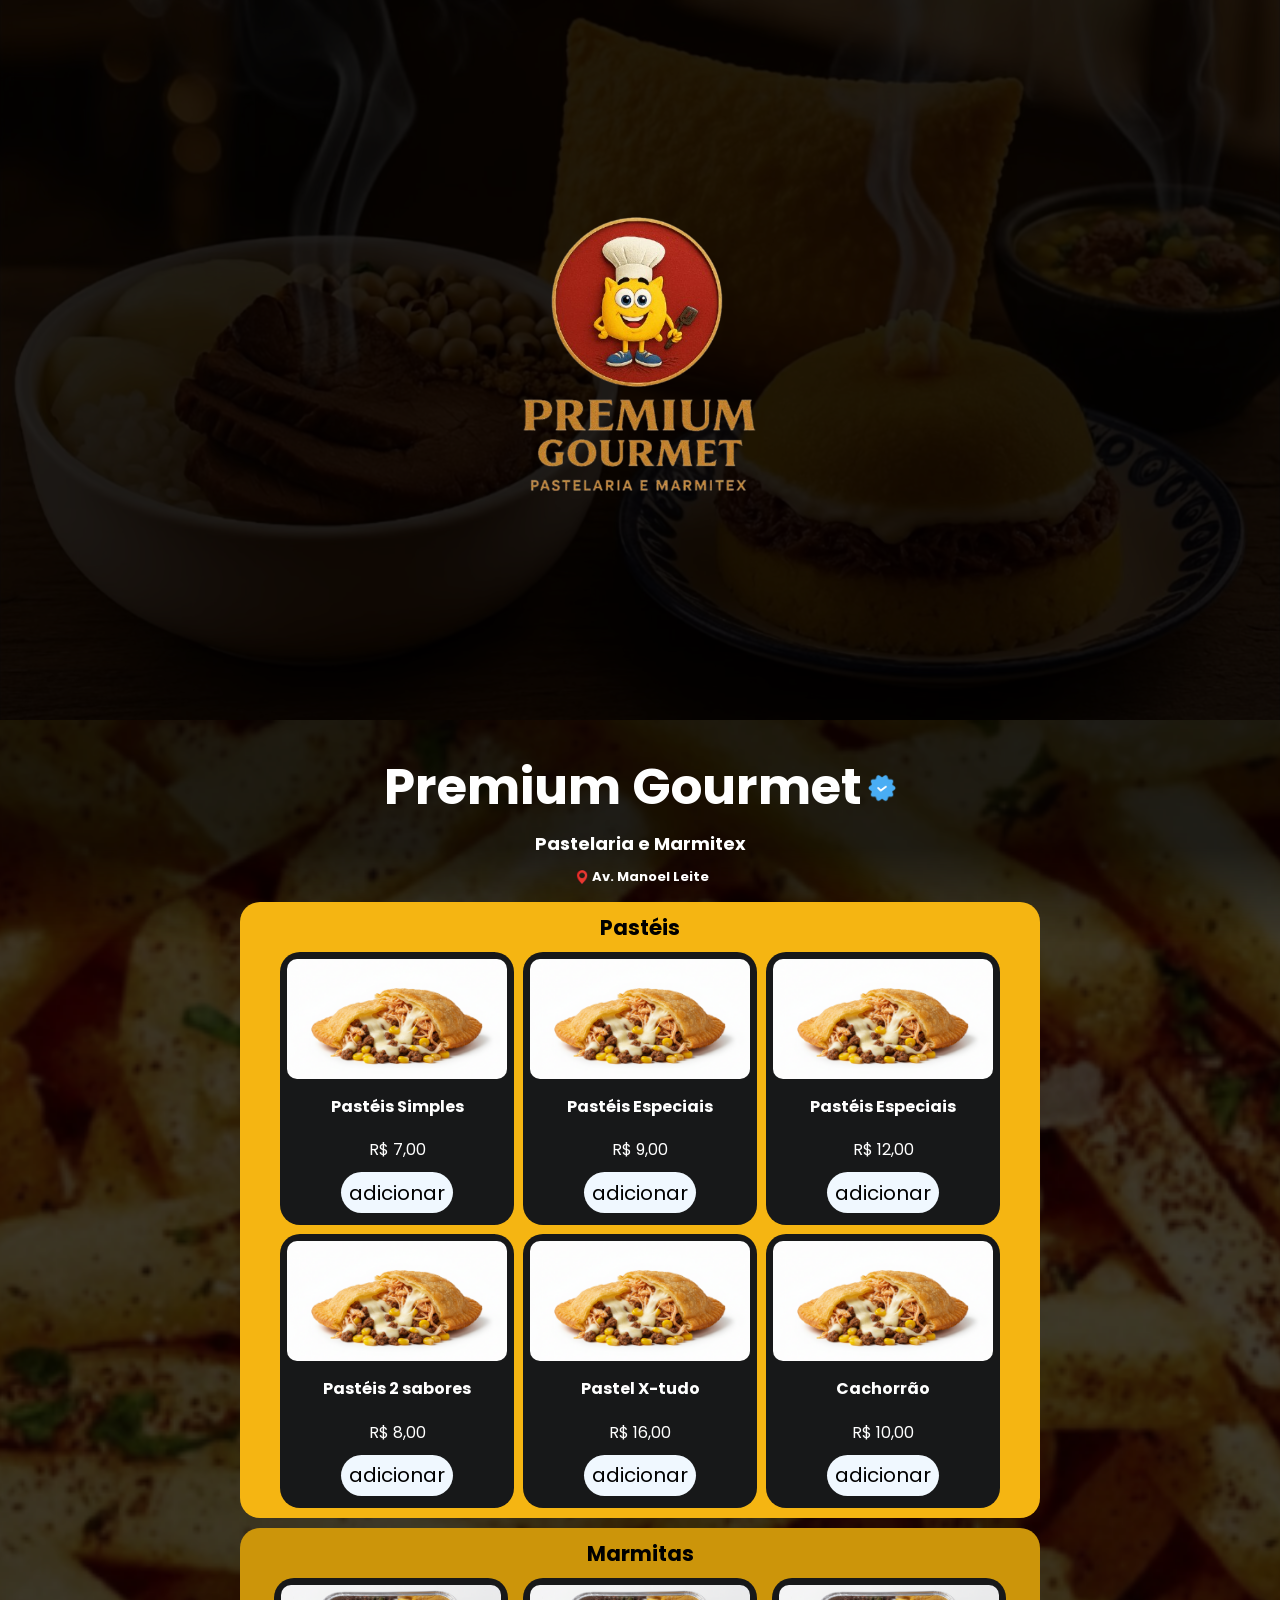
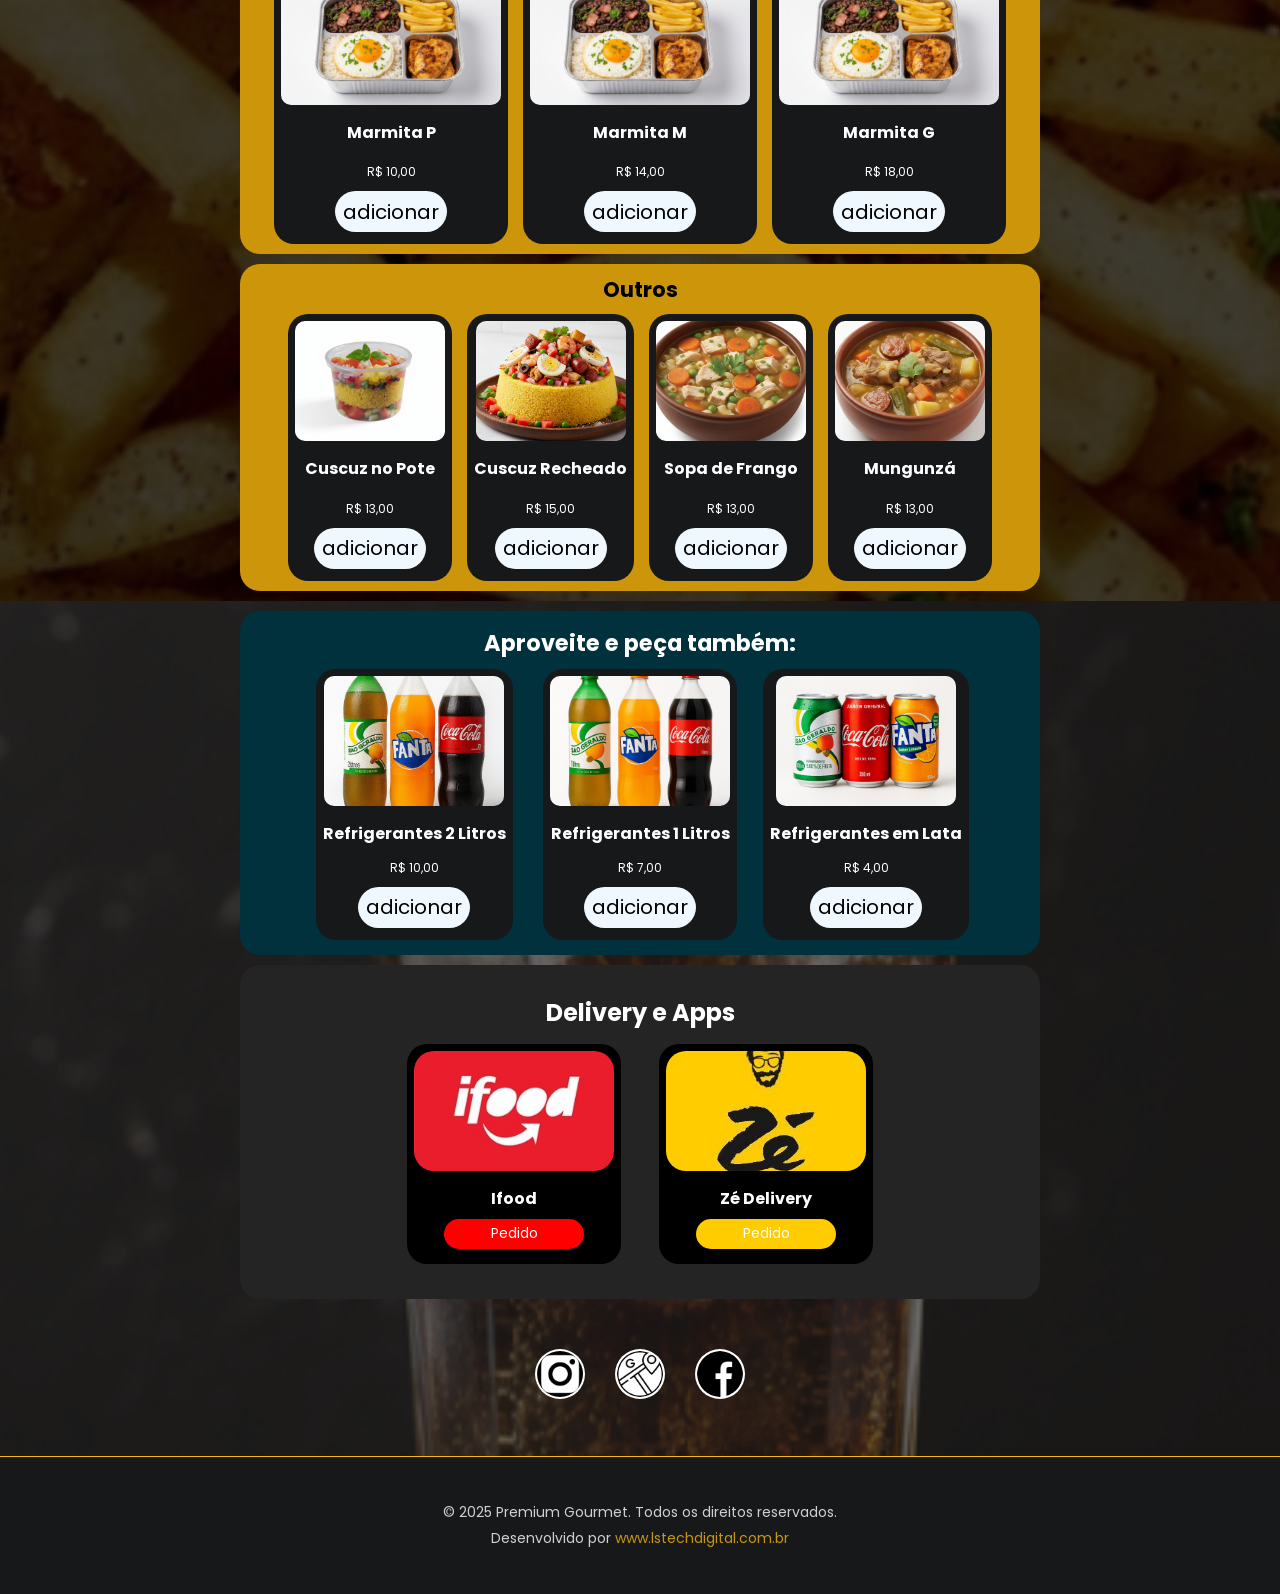
==== index.html @ fd90d461 "inicio do projeto" ====
<!DOCTYPE html>
<html lang="pt-BR">
<head>

    <link rel="preconnect" href="https://fonts.googleapis.com">
    <link rel="preconnect" href="https://fonts.gstatic.com"crossorigin>


    <meta charset="UTF-8">
    <meta name="viewport" content="width=device-width, initial-scale=1.0">
    <title>Premium Gourmet</title>

    <!-- Preload Critical Assets -->
    <link rel="preload" href="assents/Animação_Comida.webm" as="video" type="video/webm">


    <link rel="stylesheet" href="styles/index.css">
    <link href="https://fonts.googleapis.com/css2?family=Allura&family=Archivo:ital,wght@0,100..900;1,100..900&family=Inter:ital,opsz,wght@0,14..32,100..900;1,14..32,100..900&family=Open+Sans:ital,wght@0,300..800;1,300..800&family=Poppins&family=Roboto+Condensed:ital,wght@0,100..900;1,100..900&display=swap" rel="stylesheet">
    
    <link rel="stylesheet" href="styles/index.css">

    <!-- Favicon Configuration -->
    <link rel="apple-touch-icon" sizes="180x180" href="assents/icones/favicon/apple-touch-icon.png">
    <link rel="icon" type="image/png" sizes="32x32" href="assents/icones/favicon/favicon-32x32.png">
    <link rel="icon" type="image/png" sizes="16x16" href="assents/icones/favicon/favicon-16x16.png">
    <link rel="manifest" href="assents/icones/favicon/site.webmanifest">
    <link rel="shortcut icon" href="assents/icones/favicon/favicon.ico">
    <!-- End Favicon Configuration -->
</head>
<body>

    <header>
        <div class="header-container">
            <video id="bg-video" autoplay loop muted src="assents/Animação_Comida.webm"></video>
            <div class="video-overlay"></div>
            <img class="logo" src="assents/logo-removebg.png" alt="Logo da Brejo Burgue">
        </div>
    </header>

    <main>

        <div id="principal">

            
            <div id="container_comida">

                <div class="color"></div>
                
                <div class="title-container">
        
                    <article class="title">
                        
                        <div class="title-line">
        
                            <h1>Premium Gourmet</h1>
                            <span id="verificacao"></span>
                            
                        </div>
        
                        <h2>Pastelaria e Marmitex</h2>
        
                    </article>
        
                    <article class="subTitle">
        
                        <span class="localizacao">
                        </span> 
                        <h2>Av. Manoel Leite</h2>
        
                    </article>
        
        
                </div>
        
               
                
                <div class="container-menu">
        
                    <article class="title-menu">
                        <h2>Pastéis</h2>
                    </article>
        
                    <div class="card-grid">

                        <!-- Pasteis -->

                    <section class="cards" data-produto="pastel-simples">
                        <figure>
                            <img src="assents/img/pastel.webp" alt="imagem de uma pastel simples aberto ao meio" loading="lazy">
                            <figcaption>
                                <h2>Pastéis 
                                    Simples
                                </h2>
                            </figcaption>
                        </figure>
                        <p>R$ 7,00</p>
                        <div class="adiciona">
                            <button>adicionar</button>
                        </div>
                    </section>
        
                    <section class="cards" data-produto="pastel-especial-9">
                        <figure>
                            <img src="assents/img/pastel.webp" alt="imagem de uma pastel simples aberto ao meio" loading="lazy">
                            <figcaption>
                                <h2>Pastéis Especiais</h2>
                            </figcaption>
                        </figure>
                        <p>R$ 9,00</p>
                        <div class="adiciona">
                            <button>adicionar</button>
                        </div>
                    </section>

                    <section class="cards" data-produto="pastel-especial-12">
                        <figure>
                            <img src="assents/img/pastel.webp" alt="imagem de uma pastel simples aberto ao meio" loading="lazy">
                            <figcaption>
                                <h2>Pastéis Especiais</h2>
                            </figcaption>
                        </figure>
                        <p>R$ 12,00</p>
                        <div class="adiciona">
                            <button>adicionar</button>
                        </div>
                    </section>
        
                    <section class="cards" data-produto="pastel-2-sabores">
                        <figure>
                            <img src="assents/img/pastel.webp" alt="imagem de uma pastel simples aberto ao meio" loading="lazy">
                            <figcaption>
                                <h2 id="pasteis-sabores-title">Pastéis<br>2 sabores</h2>
                            </figcaption>
                        </figure>
                        <p>R$ 8,00</p>
                        <div class="adiciona">
                            <button>adicionar</button>
                        </div>
                    </section>

                    
    
        
                    <section class="cards" data-produto="pastel-x-tudo">
                        <figure>
                            <img src="assents/img/pastel.webp" alt="imagem de uma pastel simples aberto ao meio" loading="lazy">
                            <figcaption>
                                <h2 id="pasteis-xtudo">Pastel <br>X-tudo 
                                </h2>
                            </figcaption>
                        </figure>
                        <p>R$ 16,00</p>
                        <div class="adiciona">
                            <button>adicionar</button>
                        </div>
                    </section>
        
                    <section class="cards" data-produto="cachorrao">
                        <figure>
                            <img src="assents/img/pastel.webp" alt="imagem de uma pastel simples aberto ao meio" loading="lazy">
                            <figcaption>
                                <h2>Cachorrão</h2>
                            </figcaption>
                        </figure>
                        <p>R$ 10,00</p>
                        <div class="adiciona">
                            <button>adicionar</button>
                        </div>
                    </section>
                
                    
                    </div>

                    


                    




                        

                </div>

                <!-- Marmita -->

                <div id="marmita">
        
                    <article class="title-menu">
                        <h2>Marmitas</h2>
                    </article>
        
                    <div class="card-grid">

                    <section class="cards" data-produto="marmita-p">
                        <figure>
                            <img src="assents/img/marmita.webp" alt="imagem de uma marmita" loading="lazy">
                            <figcaption>
                                <h2>Marmita P</h2>
                            </figcaption>
                        </figure>
                        <p>R$ 10,00</p>
                        <div class="adiciona">
                            <button>adicionar</button>
                        </div>
                    </section>
        
                    <section class="cards" data-produto="marmita-m">
                        <figure>
                            <img src="assents/img/marmita.webp" alt="imagem de uma marmita" loading="lazy">
                            <figcaption>
                                <h2>Marmita M</h2>
                            </figcaption>
                        </figure>
                        <p>R$ 14,00</p>
                        <div class="adiciona">
                            <button>adicionar</button>
                        </div>
                    </section>

                    <section class="cards" data-produto="marmita-g">
                        <figure>
                            <img src="assents/img/marmita.webp" alt="imagem de uma marmita" loading="lazy">
                            <figcaption>
                                <h2>Marmita G</h2>
                            </figcaption>
                        </figure>
                        <p>R$ 18,00</p>
                        <div class="adiciona">
                            <button>adicionar</button>
                        </div>
                    </section>
                    
                    </div>

                </div>



                <!-- Outros -->

                <div id="outros">
        
                    <article class="title-menu">
                        <h2>Outros</h2>
                    </article>
        
                    <div class="card-grid">

                    <section class="cards" data-produto="cuscuz-pote">
                        <figure>
                            <img src="assents/img/cuscuz-pote.webp" alt="imagem de um cuscuz no pote" loading="lazy">
                            <figcaption>
                                <h2>Cuscuz no Pote</h2>
                            </figcaption>
                        </figure>
                        <p>R$ 13,00</p>
                        <div class="adiciona">
                            <button>adicionar</button>
                        </div>
                    </section>
        
                    <section class="cards" data-produto="cuscuz-recheado">
                        <figure>
                            <img src="assents/img/cuscuz-recheado.webp" alt="imagem de Cuscuz Recheado" loading="lazy">
                            <figcaption>
                                <h2>Cuscuz Recheado</h2>
                            </figcaption>
                        </figure>
                        <p>R$ 15,00</p>
                        <div class="adiciona">
                            <button>adicionar</button>
                        </div>
                    </section>

                    <section class="cards" data-produto="sopa-frango">
                        <figure>
                            <img src="assents/img/sopa-frango.webp" alt="imagem de Sopa de Frango" loading="lazy">
                            <figcaption>
                                <h2>Sopa de Frango</h2>
                            </figcaption>
                        </figure>
                        <p>R$ 13,00</p>
                        <div class="adiciona">
                            <button>adicionar</button>
                        </div>
                    </section>

                    <section class="cards" data-produto="mungunza">
                        <figure>
                            <img src="assents/img/muncuza.webp" alt="imagem de um Mungunzá" loading="lazy">
                            <figcaption>
                                <h2>Mungunzá</h2>
                            </figcaption>
                        </figure>
                        <p>R$ 13,00</p>
                        <div class="adiciona">
                            <button>adicionar</button>
                        </div>
                    </section>
                    
                    </div>

                </div>
                
                

            </div>

            <div id="container_bebida">


                <div class="container-menu">
        
                    <article class="title-menu">
                        <h2>Aproveite e peça também:</h2>
                    </article>

                    <div class="card-grid">
                    <section class="cards" data-produto="refri-2l">
                        <figure>
                            <img src="assents/img/refri-2L.webp" alt="imagem de refrigerantes" loading="lazy">
                            <figcaption>
                                <h2>Refrigerantes 2 Litros</h2>
                            </figcaption>
                        </figure>
                        <p>R$ 10,00</p>
                        <div class="adiciona">
                            <button>adicionar</button>
                        </div>
                    </section>

                    <section class="cards" data-produto="refri-1l">
                        <figure>
                            <img src="assents/img/refri-1L.webp" alt="imagem de uns Refrigerantes" loading="lazy">
                            <figcaption>
                                <h2 id="Refri1Litro">Refrigerantes <br>1 Litro</h2>
                            </figcaption>
                        </figure>
                        <p>R$ 7,00</p>
                        <div class="adiciona">
                            <button>adicionar</button>
                        </div>
                    </section>

                    <section class="cards" data-produto="refri-lata">
                        <figure>
                            <img src="assents/img/refri-lata.webp" alt="imagem de uns Refrigerantes" loading="lazy">
                            <figcaption>
                                <h2>Refrigerantes em Lata</h2>
                            </figcaption>
                        </figure>
                        <p>R$ 4,00</p>
                        <div class="adiciona">
                            <button>adicionar</button>
                        </div>
                    </section>
                    </div>

                    
            </div>

            <div id="container_delivery">
    
                <article class="title-menu">
                    <h2>Delivery e Apps</h2>
                </article>


                <div class="card-grid">

                <section class="cards">
                    <figure>
                        <img src="assents/img/ifood.webp" alt="Logo do Ifood" loading="lazy">
                        <figcaption>
                                <h2>Ifood</h2>
                        </figcaption>
                        <a href="https://whatsmenu.com.br/brejosantoburguer?fbclid=PAZXh0bgNhZW0CMTEAAafajmJEJavfpML1ukTU0RayIc0GzfXupsEjA4FUXeFasA4y0xnNbeIdkEq8YQ_aem_8Hub37YjAUufAwC17BRz5Q">

                        <button class="botao ifood">Pedido</button>
                        </a>
                    </figure>
                </section>

                <section class="cards">
                    <figure>
                        <img src="assents/img/ze_delivere.webp" alt="Logo do Zé Delivery" loading="lazy">
                        <figcaption>
                                <h2>Zé Delivery</h2>
                        </figcaption>
                        <a href="https://whatsmenu.com.br/brejosantoburguer?fbclid=PAZXh0bgNhZW0CMTEAAafajmJEJavfpML1ukTU0RayIc0GzfXupsEjA4FUXeFasA4y0xnNbeIdkEq8YQ_aem_8Hub37YjAUufAwC17BRz5Q">

                            <button class="botao ze">Pedido</button>
                        </a>
                    </figure>
                </section>
                </div>

            </div>

            <section class="contact-icons">
                <a href="https://www.instagram.com/pastelaria_premium_gourmet01/"><img src="assents/icones/instagram.png" alt="Instagram" loading="lazy"></a>
                <a href="#"><img src="assents/icones/mapas-do-google.png" alt="Google Maps" loading="lazy"></a>

                <a href="#"><img src="assents/icones/facebook.png" alt="Facebook" loading="lazy"></a>
            </section>
            
        </div>

    </main>


    <aside class="carrinho">
        <h2>Ir para carrinho</h2>
        <a href="paginas/compras.html">
            <button>
                <!-- <h3>IR</h3> -->
                <span class="carro"></span>
            </button>

        </a>
    </aside>


     <!-- Modal para seleção de itens -->


                <!-- Pasteis Simples -->
    <div id="modal-container" class="modal-container">
        <div class="modal">
            <button class="fechar">X</button>
            <div class="modal-header">
                <h2>Personalize seu pedido</h2>
                
                <div class="item-info">

                    <h3>Pastel de Carne</h3>
                </div>
            </div>
            
            <div class="opcoes modal-body">
                <!-- As opções geradas pelo JS virão aqui -->
            </div>

            <button class="adicionar-carrinho">Adicionar ao carrinho</button>
        </div>
    </div>


    <footer>
        <div class="footer-content">
            <div class="footer-info">
                <p>© 2025 Premium Gourmet. Todos os direitos reservados.</p>
                <p>Desenvolvido por <a href="https://www.lstechdigital.com.br/" target="_blank">www.lstechdigital.com.br</a></p>
            </div>
        </div>
    </footer>



<script src="scripts/index.js"></script>
<script src="scripts/carrinho.js" type="module"></script>
<script src="scripts/modal.js" type="module"></script>
<script src="scripts/modules/cartCleaner.js" type="module"></script>

</body>

</html>
---- styles/index.css ----
@import url(global.css);
@import url(header.css);
@import url(main.css);
@import url(aside.css);
@import url(modal.css);
@import url(footer.css);
@import url(compras.css);
---- styles/index.css ----
@import url(global.css);
@import url(header.css);
@import url(main.css);
@import url(aside.css);
@import url(modal.css);
@import url(footer.css);
@import url(compras.css);
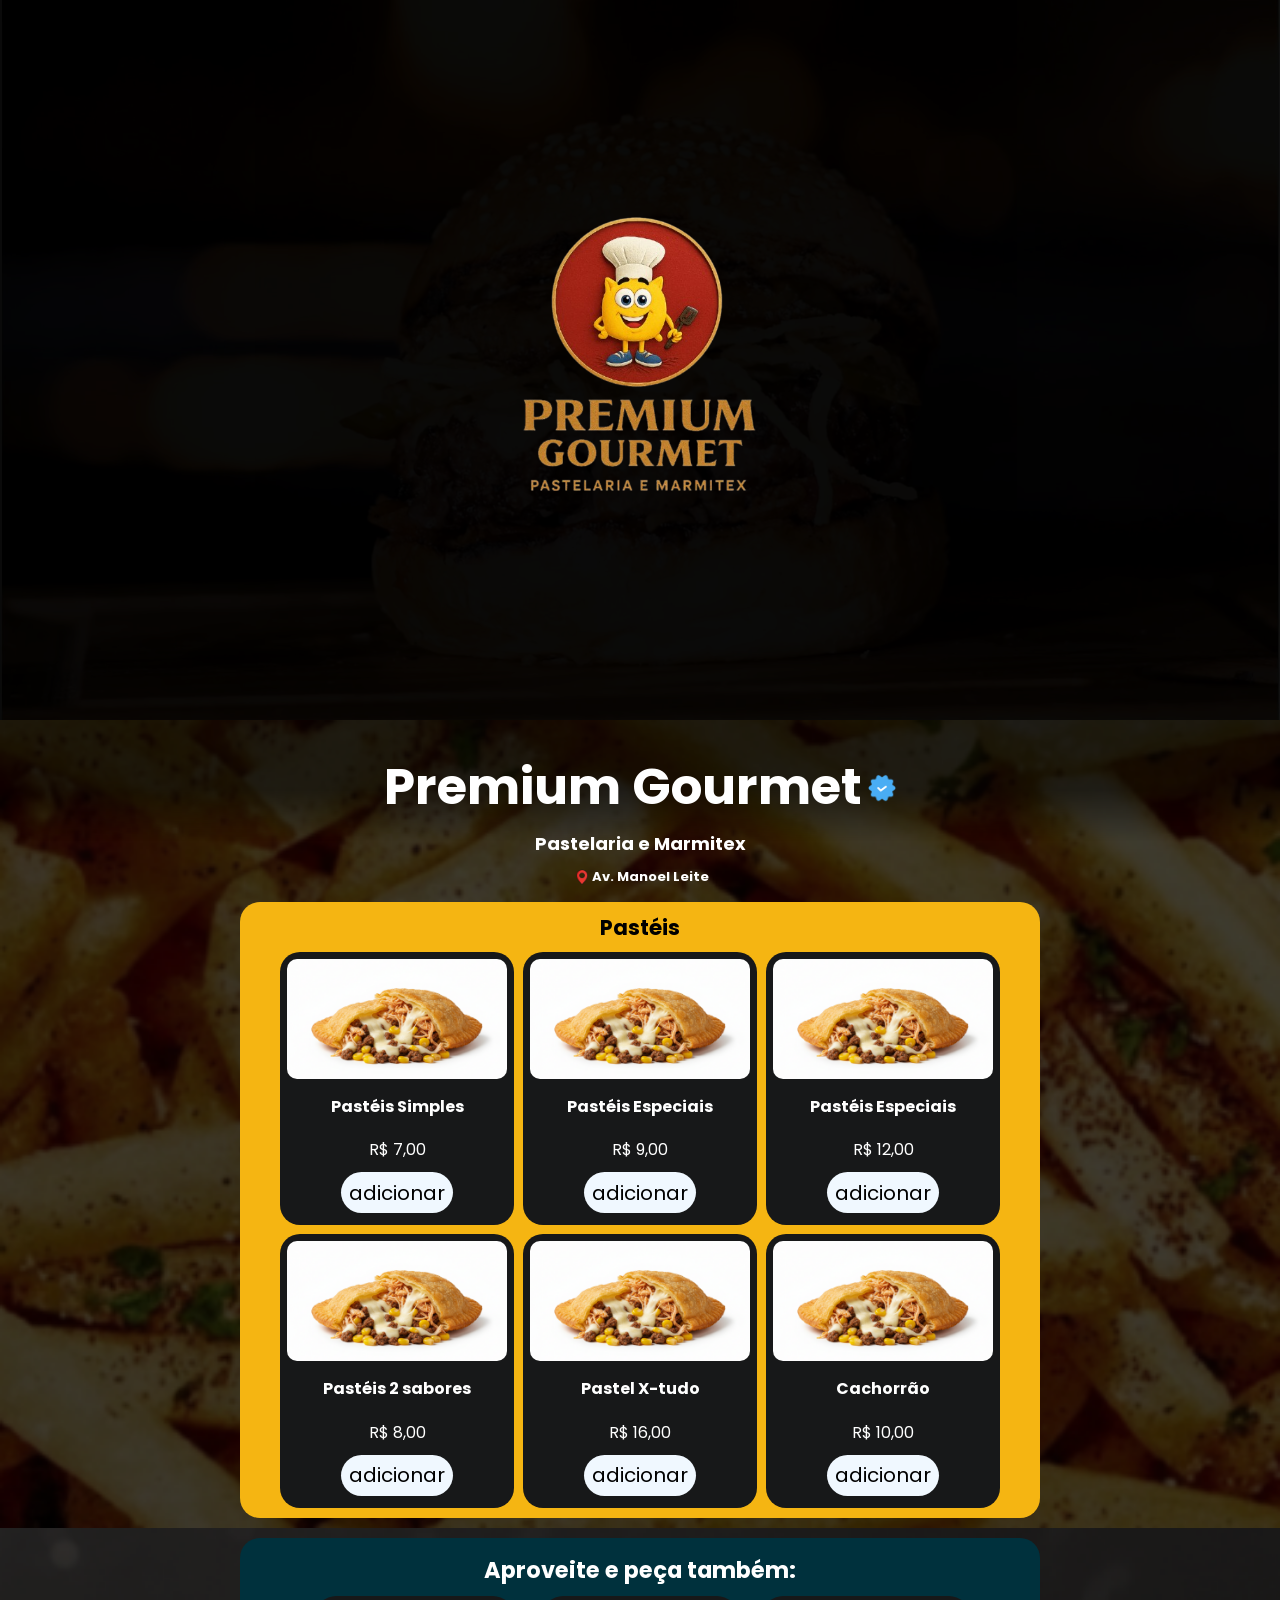
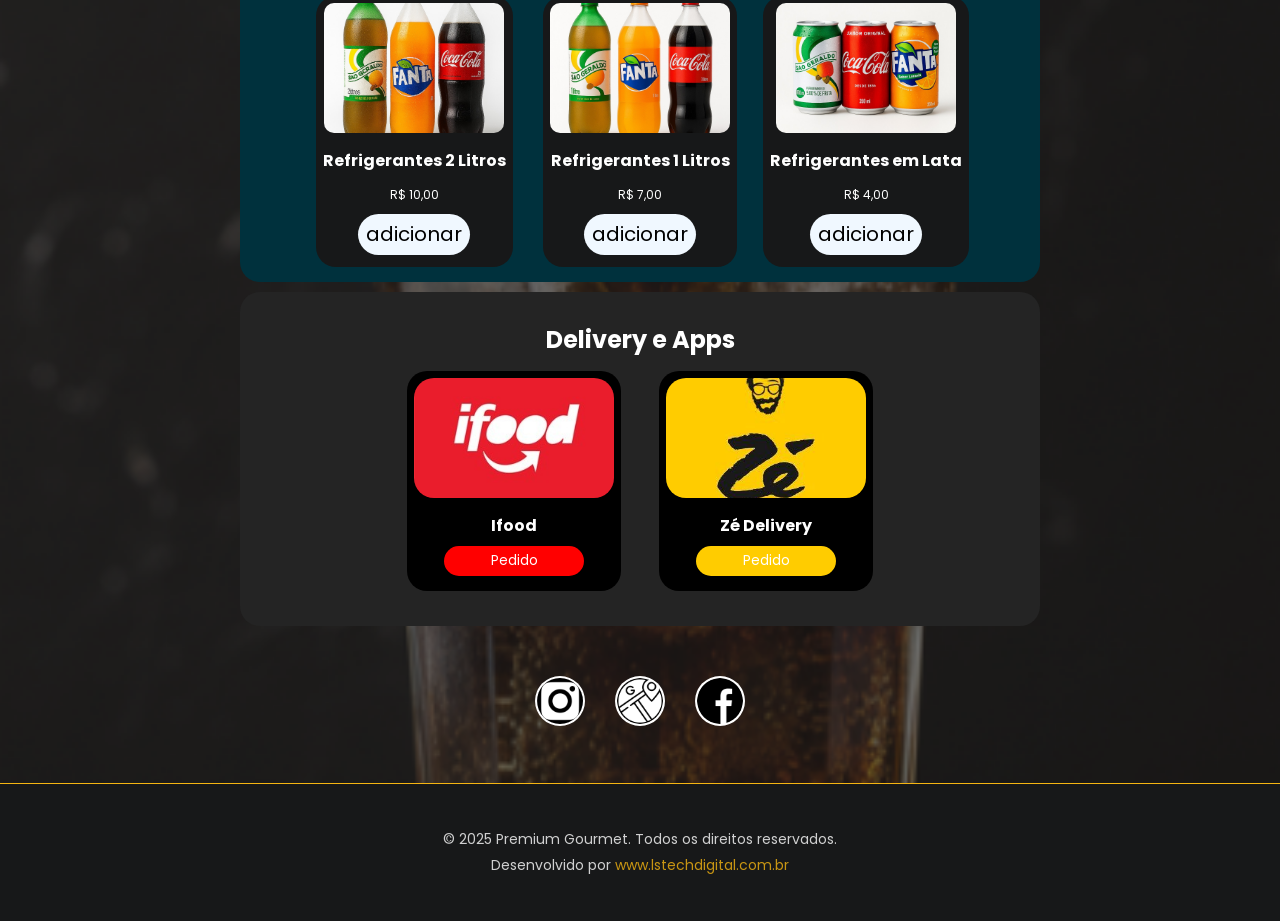
==== commit 604cf7a4: "refactor: Remove as seções de Marmitas e Outros     2     3 Este commit remove as seções de produtos" ====
--- a/index.html
+++ b/index.html
@@ -8,7 +8,7 @@
 
     <meta charset="UTF-8">
     <meta name="viewport" content="width=device-width, initial-scale=1.0">
-    <title>Premium Gourmet</title>
+    <title>Lanna Burguer</title>
 
     <!-- Preload Critical Assets -->
     <link rel="preload" href="assents/Animação_Comida.webm" as="video" type="video/webm">
@@ -31,7 +31,7 @@
 
     <header>
         <div class="header-container">
-            <video id="bg-video" autoplay loop muted src="assents/Animação_Comida.webm"></video>
+            <video id="bg-video" autoplay loop muted src="assents/vidoe_humbuguer.webm"></video>
             <div class="video-overlay"></div>
             <img class="logo" src="assents/logo-removebg.png" alt="Logo da Brejo Burgue">
         </div>
@@ -183,126 +183,7 @@
 
                 </div>
 
-                <!-- Marmita -->
-
-                <div id="marmita">
-        
-                    <article class="title-menu">
-                        <h2>Marmitas</h2>
-                    </article>
-        
-                    <div class="card-grid">
-
-                    <section class="cards" data-produto="marmita-p">
-                        <figure>
-                            <img src="assents/img/marmita.webp" alt="imagem de uma marmita" loading="lazy">
-                            <figcaption>
-                                <h2>Marmita P</h2>
-                            </figcaption>
-                        </figure>
-                        <p>R$ 10,00</p>
-                        <div class="adiciona">
-                            <button>adicionar</button>
-                        </div>
-                    </section>
-        
-                    <section class="cards" data-produto="marmita-m">
-                        <figure>
-                            <img src="assents/img/marmita.webp" alt="imagem de uma marmita" loading="lazy">
-                            <figcaption>
-                                <h2>Marmita M</h2>
-                            </figcaption>
-                        </figure>
-                        <p>R$ 14,00</p>
-                        <div class="adiciona">
-                            <button>adicionar</button>
-                        </div>
-                    </section>
-
-                    <section class="cards" data-produto="marmita-g">
-                        <figure>
-                            <img src="assents/img/marmita.webp" alt="imagem de uma marmita" loading="lazy">
-                            <figcaption>
-                                <h2>Marmita G</h2>
-                            </figcaption>
-                        </figure>
-                        <p>R$ 18,00</p>
-                        <div class="adiciona">
-                            <button>adicionar</button>
-                        </div>
-                    </section>
-                    
-                    </div>
-
-                </div>
-
-
-
-                <!-- Outros -->
-
-                <div id="outros">
-        
-                    <article class="title-menu">
-                        <h2>Outros</h2>
-                    </article>
-        
-                    <div class="card-grid">
-
-                    <section class="cards" data-produto="cuscuz-pote">
-                        <figure>
-                            <img src="assents/img/cuscuz-pote.webp" alt="imagem de um cuscuz no pote" loading="lazy">
-                            <figcaption>
-                                <h2>Cuscuz no Pote</h2>
-                            </figcaption>
-                        </figure>
-                        <p>R$ 13,00</p>
-                        <div class="adiciona">
-                            <button>adicionar</button>
-                        </div>
-                    </section>
-        
-                    <section class="cards" data-produto="cuscuz-recheado">
-                        <figure>
-                            <img src="assents/img/cuscuz-recheado.webp" alt="imagem de Cuscuz Recheado" loading="lazy">
-                            <figcaption>
-                                <h2>Cuscuz Recheado</h2>
-                            </figcaption>
-                        </figure>
-                        <p>R$ 15,00</p>
-                        <div class="adiciona">
-                            <button>adicionar</button>
-                        </div>
-                    </section>
-
-                    <section class="cards" data-produto="sopa-frango">
-                        <figure>
-                            <img src="assents/img/sopa-frango.webp" alt="imagem de Sopa de Frango" loading="lazy">
-                            <figcaption>
-                                <h2>Sopa de Frango</h2>
-                            </figcaption>
-                        </figure>
-                        <p>R$ 13,00</p>
-                        <div class="adiciona">
-                            <button>adicionar</button>
-                        </div>
-                    </section>
-
-                    <section class="cards" data-produto="mungunza">
-                        <figure>
-                            <img src="assents/img/muncuza.webp" alt="imagem de um Mungunzá" loading="lazy">
-                            <figcaption>
-                                <h2>Mungunzá</h2>
-                            </figcaption>
-                        </figure>
-                        <p>R$ 13,00</p>
-                        <div class="adiciona">
-                            <button>adicionar</button>
-                        </div>
-                    </section>
-                    
-                    </div>
-
-                </div>
+
                 
                 
 
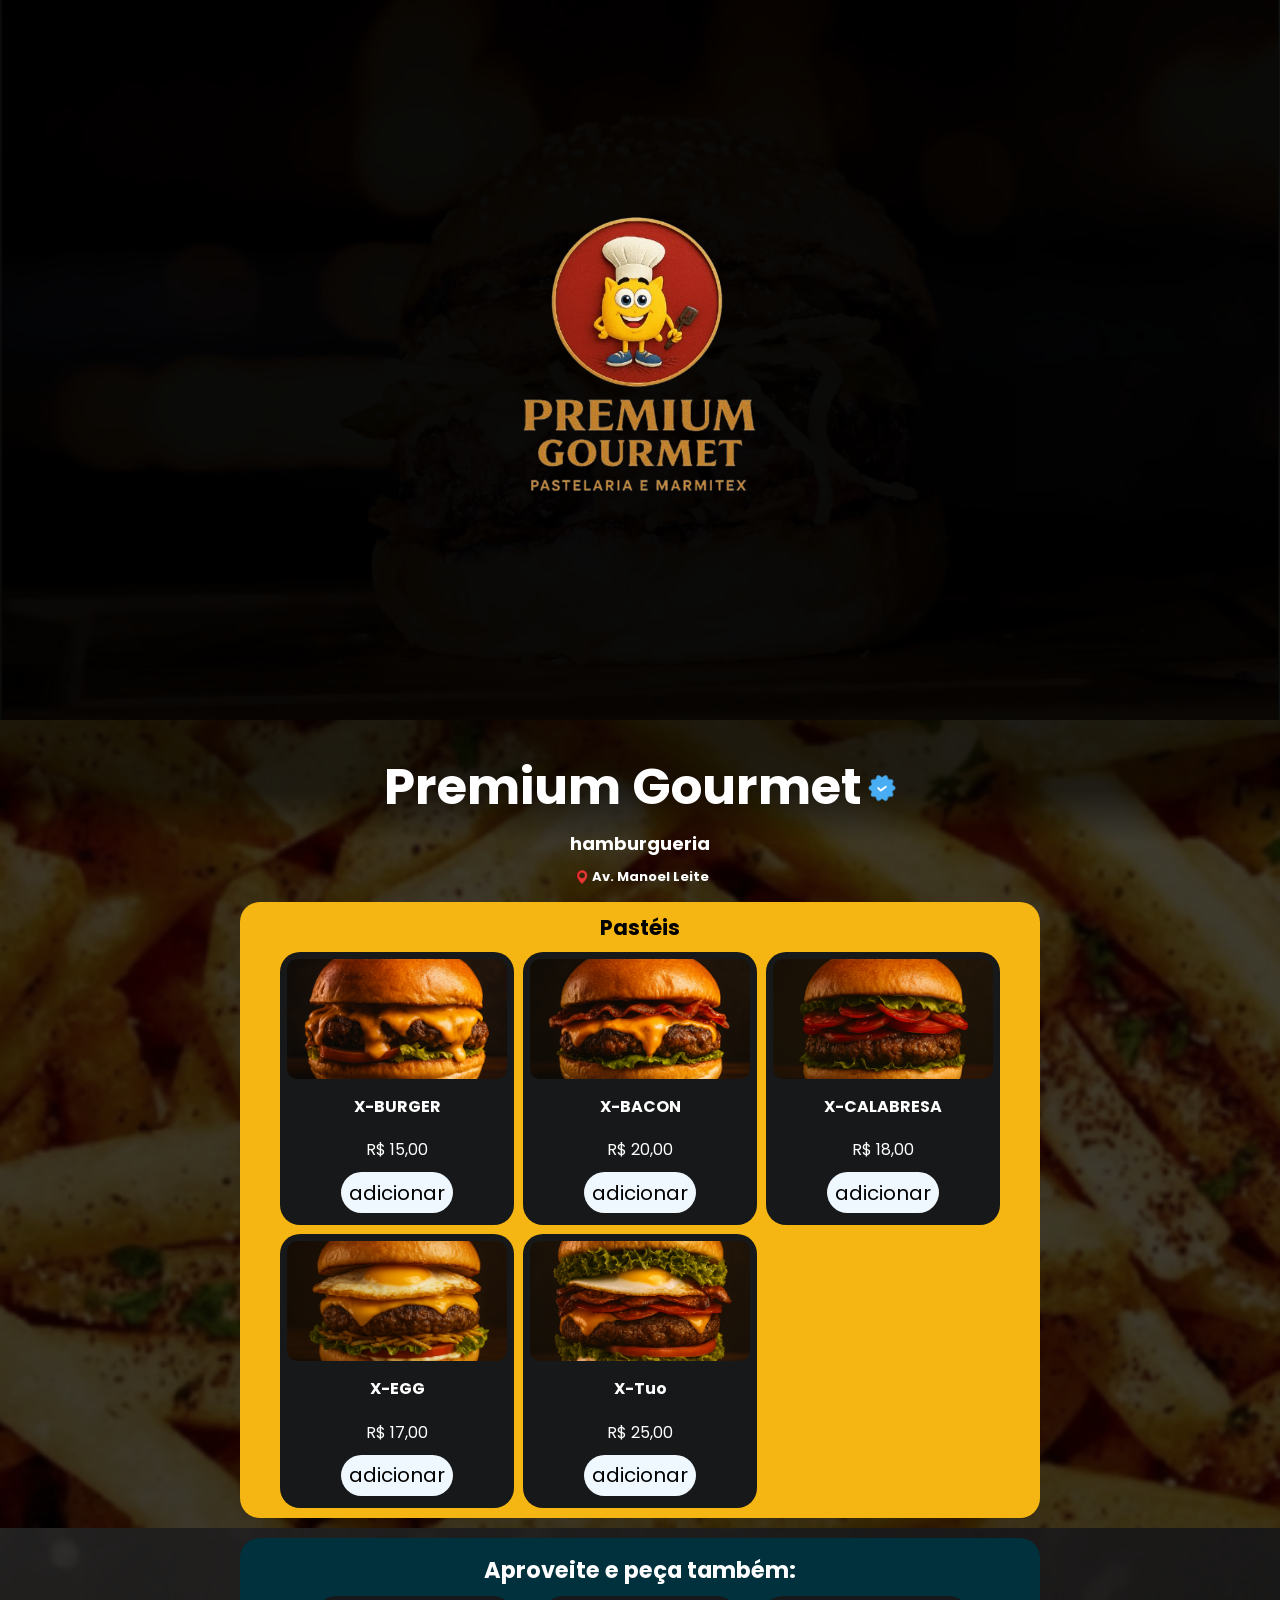
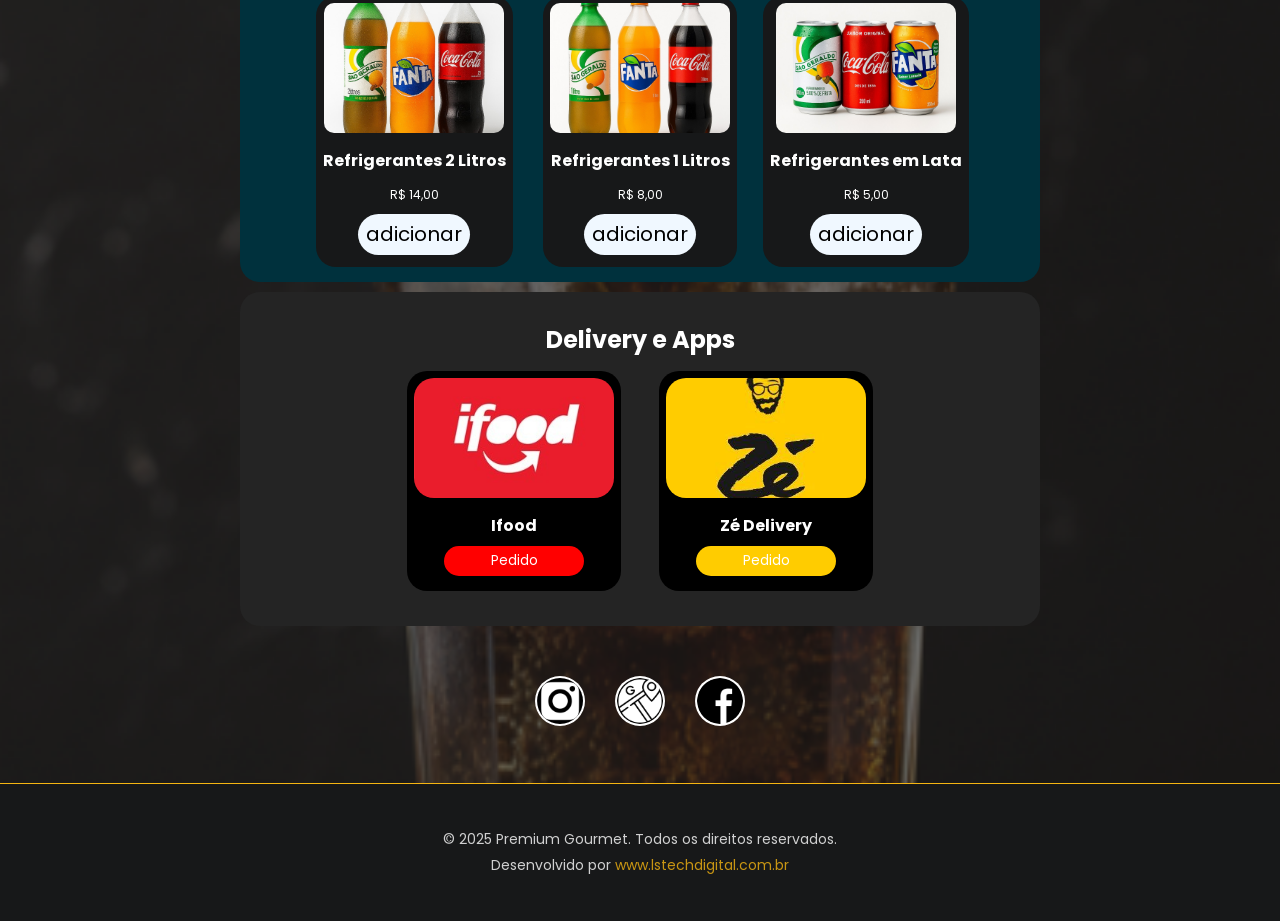
==== commit 6a42abef: "1 refactor: Remove itens descontinuados e atualiza o cardápio     2     3 Removidos os itens 'Pastel" ====
--- a/index.html
+++ b/index.html
@@ -33,7 +33,7 @@
         <div class="header-container">
             <video id="bg-video" autoplay loop muted src="assents/vidoe_humbuguer.webm"></video>
             <div class="video-overlay"></div>
-            <img class="logo" src="assents/logo-removebg.png" alt="Logo da Brejo Burgue">
+            <img class="logo" src="assents/logo-removebg.png" alt="logo da lana Burguer">
         </div>
     </header>
 
@@ -57,7 +57,7 @@
                             
                         </div>
         
-                        <h2>Pastelaria e Marmitex</h2>
+                        <h2>hamburgueria</h2>
         
                     </article>
         
@@ -86,14 +86,12 @@
 
                     <section class="cards" data-produto="pastel-simples">
                         <figure>
-                            <img src="assents/img/pastel.webp" alt="imagem de uma pastel simples aberto ao meio" loading="lazy">
-                            <figcaption>
-                                <h2>Pastéis 
-                                    Simples
-                                </h2>
-                            </figcaption>
-                        </figure>
-                        <p>R$ 7,00</p>
+                            <img src="assents/img/xburgue.png" alt="imagem de uma pastel simples aberto ao meio" loading="lazy">
+                            <figcaption>
+                                <h2>X-BURGER</h2>
+                            </figcaption>
+                        </figure>
+                        <p>R$ 15,00</p>
                         <div class="adiciona">
                             <button>adicionar</button>
                         </div>
@@ -101,12 +99,12 @@
         
                     <section class="cards" data-produto="pastel-especial-9">
                         <figure>
-                            <img src="assents/img/pastel.webp" alt="imagem de uma pastel simples aberto ao meio" loading="lazy">
-                            <figcaption>
-                                <h2>Pastéis Especiais</h2>
-                            </figcaption>
-                        </figure>
-                        <p>R$ 9,00</p>
+                            <img src="assents/img/xbacon.png" alt="imagem de uma pastel simples aberto ao meio" loading="lazy">
+                            <figcaption>
+                                <h2>X-BACON</h2>
+                            </figcaption>
+                        </figure>
+                        <p>R$ 20,00</p>
                         <div class="adiciona">
                             <button>adicionar</button>
                         </div>
@@ -114,60 +112,44 @@
 
                     <section class="cards" data-produto="pastel-especial-12">
                         <figure>
-                            <img src="assents/img/pastel.webp" alt="imagem de uma pastel simples aberto ao meio" loading="lazy">
-                            <figcaption>
-                                <h2>Pastéis Especiais</h2>
-                            </figcaption>
-                        </figure>
-                        <p>R$ 12,00</p>
-                        <div class="adiciona">
-                            <button>adicionar</button>
-                        </div>
-                    </section>
-        
-                    <section class="cards" data-produto="pastel-2-sabores">
-                        <figure>
-                            <img src="assents/img/pastel.webp" alt="imagem de uma pastel simples aberto ao meio" loading="lazy">
-                            <figcaption>
-                                <h2 id="pasteis-sabores-title">Pastéis<br>2 sabores</h2>
-                            </figcaption>
-                        </figure>
-                        <p>R$ 8,00</p>
-                        <div class="adiciona">
-                            <button>adicionar</button>
-                        </div>
-                    </section>
-
-                    
-    
-        
-                    <section class="cards" data-produto="pastel-x-tudo">
-                        <figure>
-                            <img src="assents/img/pastel.webp" alt="imagem de uma pastel simples aberto ao meio" loading="lazy">
-                            <figcaption>
-                                <h2 id="pasteis-xtudo">Pastel <br>X-tudo 
-                                </h2>
-                            </figcaption>
-                        </figure>
-                        <p>R$ 16,00</p>
-                        <div class="adiciona">
-                            <button>adicionar</button>
-                        </div>
-                    </section>
-        
-                    <section class="cards" data-produto="cachorrao">
-                        <figure>
-                            <img src="assents/img/pastel.webp" alt="imagem de uma pastel simples aberto ao meio" loading="lazy">
-                            <figcaption>
-                                <h2>Cachorrão</h2>
-                            </figcaption>
-                        </figure>
-                        <p>R$ 10,00</p>
-                        <div class="adiciona">
-                            <button>adicionar</button>
-                        </div>
-                    </section>
-                
+                            <img src="assents/img/xcalabresa.png" alt="imagem de uma pastel simples aberto ao meio" loading="lazy">
+                            <figcaption>
+                                <h2>X-CALABRESA</h2>
+                            </figcaption>
+                        </figure>
+                        <p>R$ 18,00</p>
+                        <div class="adiciona">
+                            <button>adicionar</button>
+                        </div>
+                    </section>
+
+                    
+                <section class="cards" data-produto="pastel-especial-12">
+                        <figure>
+                            <img src="assents/img/xegg.png" alt="imagem de uma pastel simples aberto ao meio" loading="lazy">
+                            <figcaption>
+                                <h2>X-EGG</h2>
+                            </figcaption>
+                        </figure>
+                        <p>R$ 17,00</p>
+                        <div class="adiciona">
+                            <button>adicionar</button>
+                        </div>
+                    </section>
+
+                    <section class="cards" data-produto="pastel-especial-12">
+                        <figure>
+                            <img src="assents/img/xtudo.png" alt="imagem de uma pastel simples aberto ao meio" loading="lazy">
+                            <figcaption>
+                                <h2>X-Tuo</h2>
+                            </figcaption>
+                        </figure>
+                        <p>R$ 25,00</p>
+                        <div class="adiciona">
+                            <button>adicionar</button>
+                        </div>
+                    </section>
+
                     
                     </div>
 
@@ -206,7 +188,7 @@
                                 <h2>Refrigerantes 2 Litros</h2>
                             </figcaption>
                         </figure>
-                        <p>R$ 10,00</p>
+                        <p>R$ 14,00</p>
                         <div class="adiciona">
                             <button>adicionar</button>
                         </div>
@@ -219,7 +201,7 @@
                                 <h2 id="Refri1Litro">Refrigerantes <br>1 Litro</h2>
                             </figcaption>
                         </figure>
-                        <p>R$ 7,00</p>
+                        <p>R$ 8,00</p>
                         <div class="adiciona">
                             <button>adicionar</button>
                         </div>
@@ -232,7 +214,7 @@
                                 <h2>Refrigerantes em Lata</h2>
                             </figcaption>
                         </figure>
-                        <p>R$ 4,00</p>
+                        <p>R$ 5,00</p>
                         <div class="adiciona">
                             <button>adicionar</button>
                         </div>
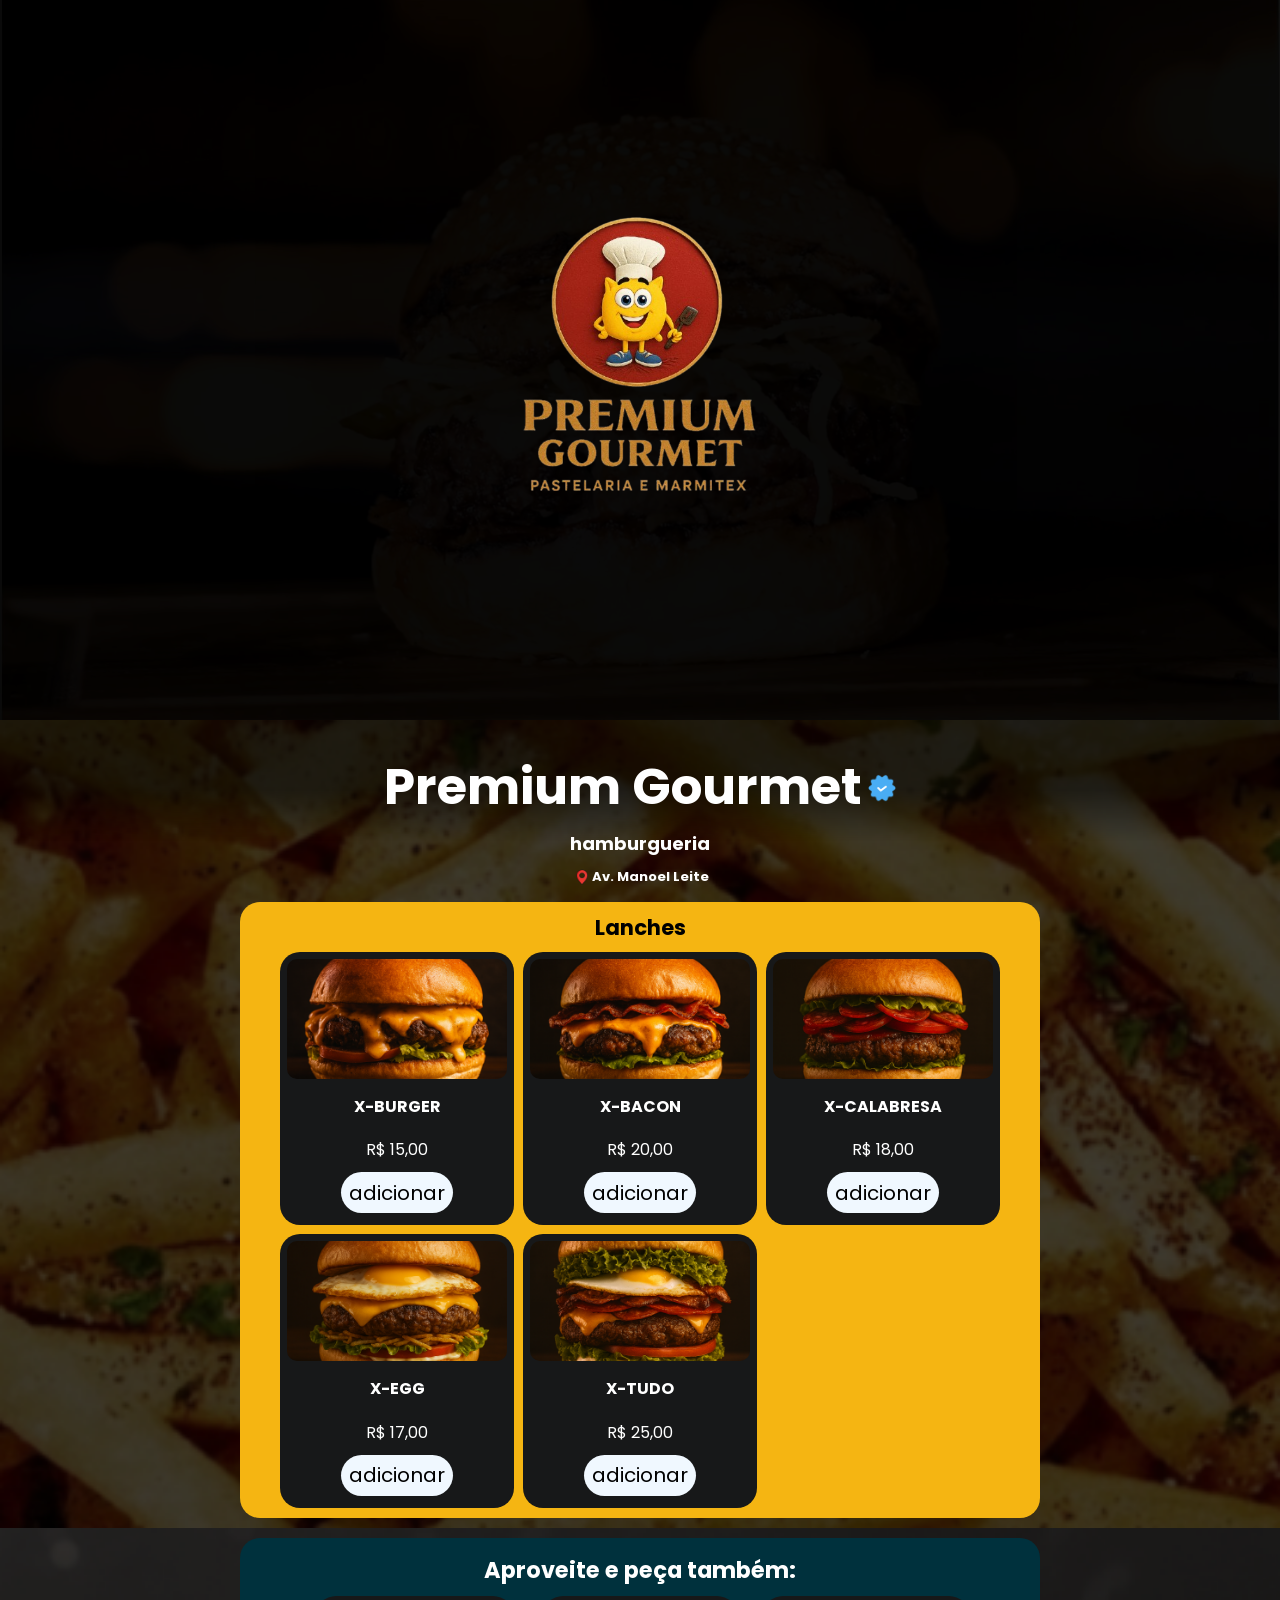
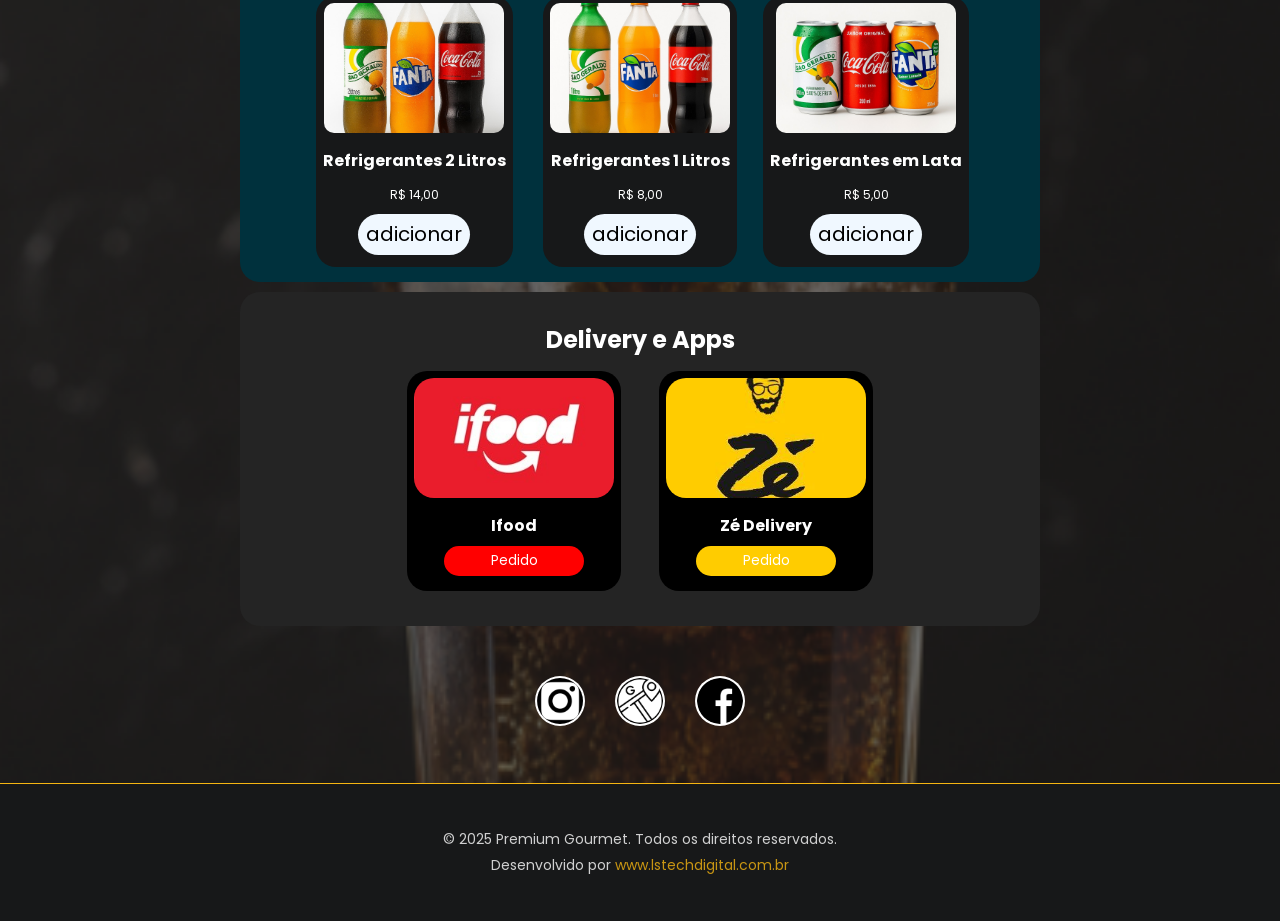
==== commit 4cc2b89b: "feat: Refatora modal de produtos e atualiza itens do menu     2     3 Este commit introduz mudanças " ====
--- a/index.html
+++ b/index.html
@@ -77,16 +77,16 @@
                 <div class="container-menu">
         
                     <article class="title-menu">
-                        <h2>Pastéis</h2>
+                        <h2>Lanches</h2>
                     </article>
         
                     <div class="card-grid">
 
                         <!-- Pasteis -->
 
-                    <section class="cards" data-produto="pastel-simples">
-                        <figure>
-                            <img src="assents/img/xburgue.png" alt="imagem de uma pastel simples aberto ao meio" loading="lazy">
+                    <section class="cards" data-produto="x-burger">
+                        <figure>
+                            <img src="assents/img/xburgue.png" alt="imagem de um x-burger" loading="lazy">
                             <figcaption>
                                 <h2>X-BURGER</h2>
                             </figcaption>
@@ -97,9 +97,9 @@
                         </div>
                     </section>
         
-                    <section class="cards" data-produto="pastel-especial-9">
-                        <figure>
-                            <img src="assents/img/xbacon.png" alt="imagem de uma pastel simples aberto ao meio" loading="lazy">
+                    <section class="cards" data-produto="x-bacon">
+                        <figure>
+                            <img src="assents/img/xbacon.png" alt="imagem de um x-bacon" loading="lazy">
                             <figcaption>
                                 <h2>X-BACON</h2>
                             </figcaption>
@@ -110,9 +110,9 @@
                         </div>
                     </section>
 
-                    <section class="cards" data-produto="pastel-especial-12">
-                        <figure>
-                            <img src="assents/img/xcalabresa.png" alt="imagem de uma pastel simples aberto ao meio" loading="lazy">
+                    <section class="cards" data-produto="x-calabresa">
+                        <figure>
+                            <img src="assents/img/xcalabresa.png" alt="imagem de um x-calabresa" loading="lazy">
                             <figcaption>
                                 <h2>X-CALABRESA</h2>
                             </figcaption>
@@ -124,9 +124,9 @@
                     </section>
 
                     
-                <section class="cards" data-produto="pastel-especial-12">
-                        <figure>
-                            <img src="assents/img/xegg.png" alt="imagem de uma pastel simples aberto ao meio" loading="lazy">
+                <section class="cards" data-produto="x-egg">
+                        <figure>
+                            <img src="assents/img/xegg.png" alt="imagem de um x-egg" loading="lazy">
                             <figcaption>
                                 <h2>X-EGG</h2>
                             </figcaption>
@@ -137,11 +137,11 @@
                         </div>
                     </section>
 
-                    <section class="cards" data-produto="pastel-especial-12">
-                        <figure>
-                            <img src="assents/img/xtudo.png" alt="imagem de uma pastel simples aberto ao meio" loading="lazy">
-                            <figcaption>
-                                <h2>X-Tuo</h2>
+                    <section class="cards" data-produto="x-tudo">
+                        <figure>
+                            <img src="assents/img/xtudo.png" alt="imagem de um x-tudo" loading="lazy">
+                            <figcaption>
+                                <h2>X-TUDO</h2>
                             </figcaption>
                         </figure>
                         <p>R$ 25,00</p>
@@ -149,8 +149,6 @@
                             <button>adicionar</button>
                         </div>
                     </section>
-
-                    
                     </div>
 
                     
@@ -239,7 +237,7 @@
                         <figcaption>
                                 <h2>Ifood</h2>
                         </figcaption>
-                        <a href="https://whatsmenu.com.br/brejosantoburguer?fbclid=PAZXh0bgNhZW0CMTEAAafajmJEJavfpML1ukTU0RayIc0GzfXupsEjA4FUXeFasA4y0xnNbeIdkEq8YQ_aem_8Hub37YjAUufAwC17BRz5Q">
+                        <a href="">
 
                         <button class="botao ifood">Pedido</button>
                         </a>
@@ -252,7 +250,7 @@
                         <figcaption>
                                 <h2>Zé Delivery</h2>
                         </figcaption>
-                        <a href="https://whatsmenu.com.br/brejosantoburguer?fbclid=PAZXh0bgNhZW0CMTEAAafajmJEJavfpML1ukTU0RayIc0GzfXupsEjA4FUXeFasA4y0xnNbeIdkEq8YQ_aem_8Hub37YjAUufAwC17BRz5Q">
+                        <a href="">
 
                             <button class="botao ze">Pedido</button>
                         </a>
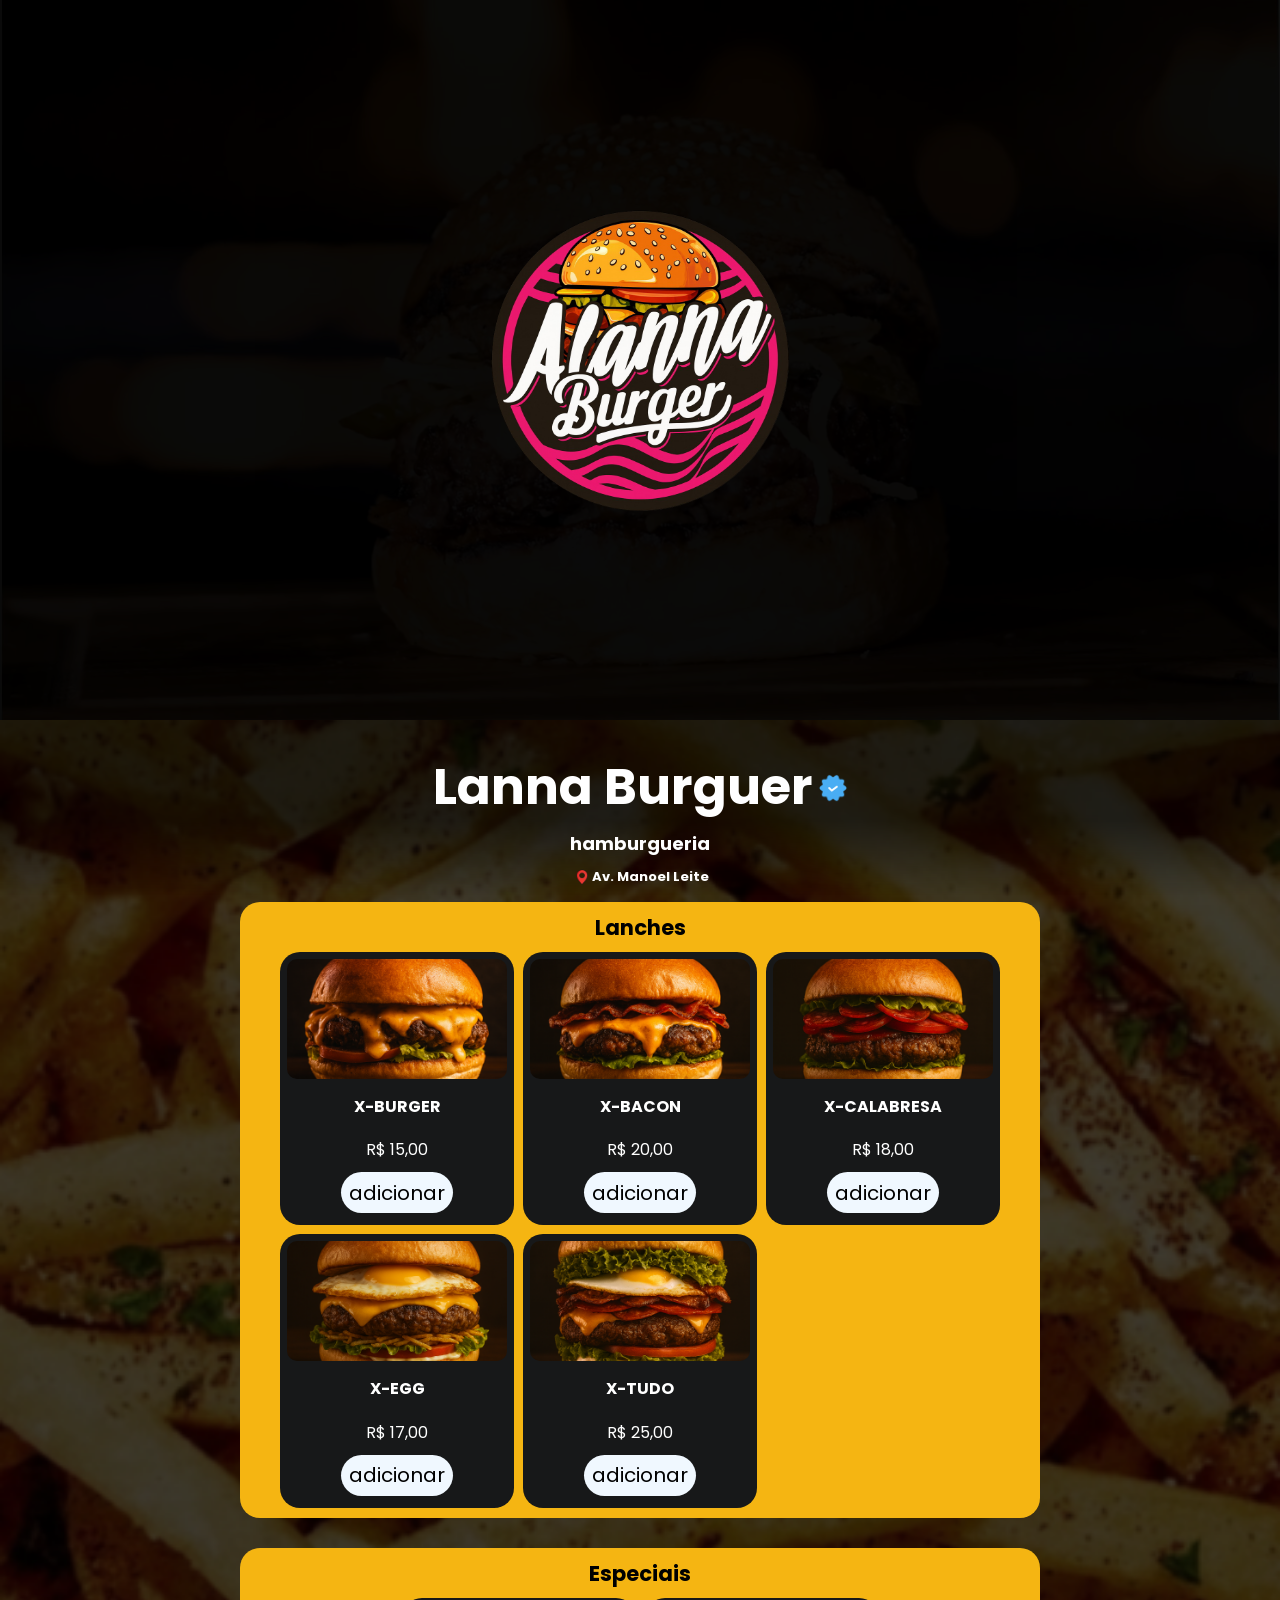
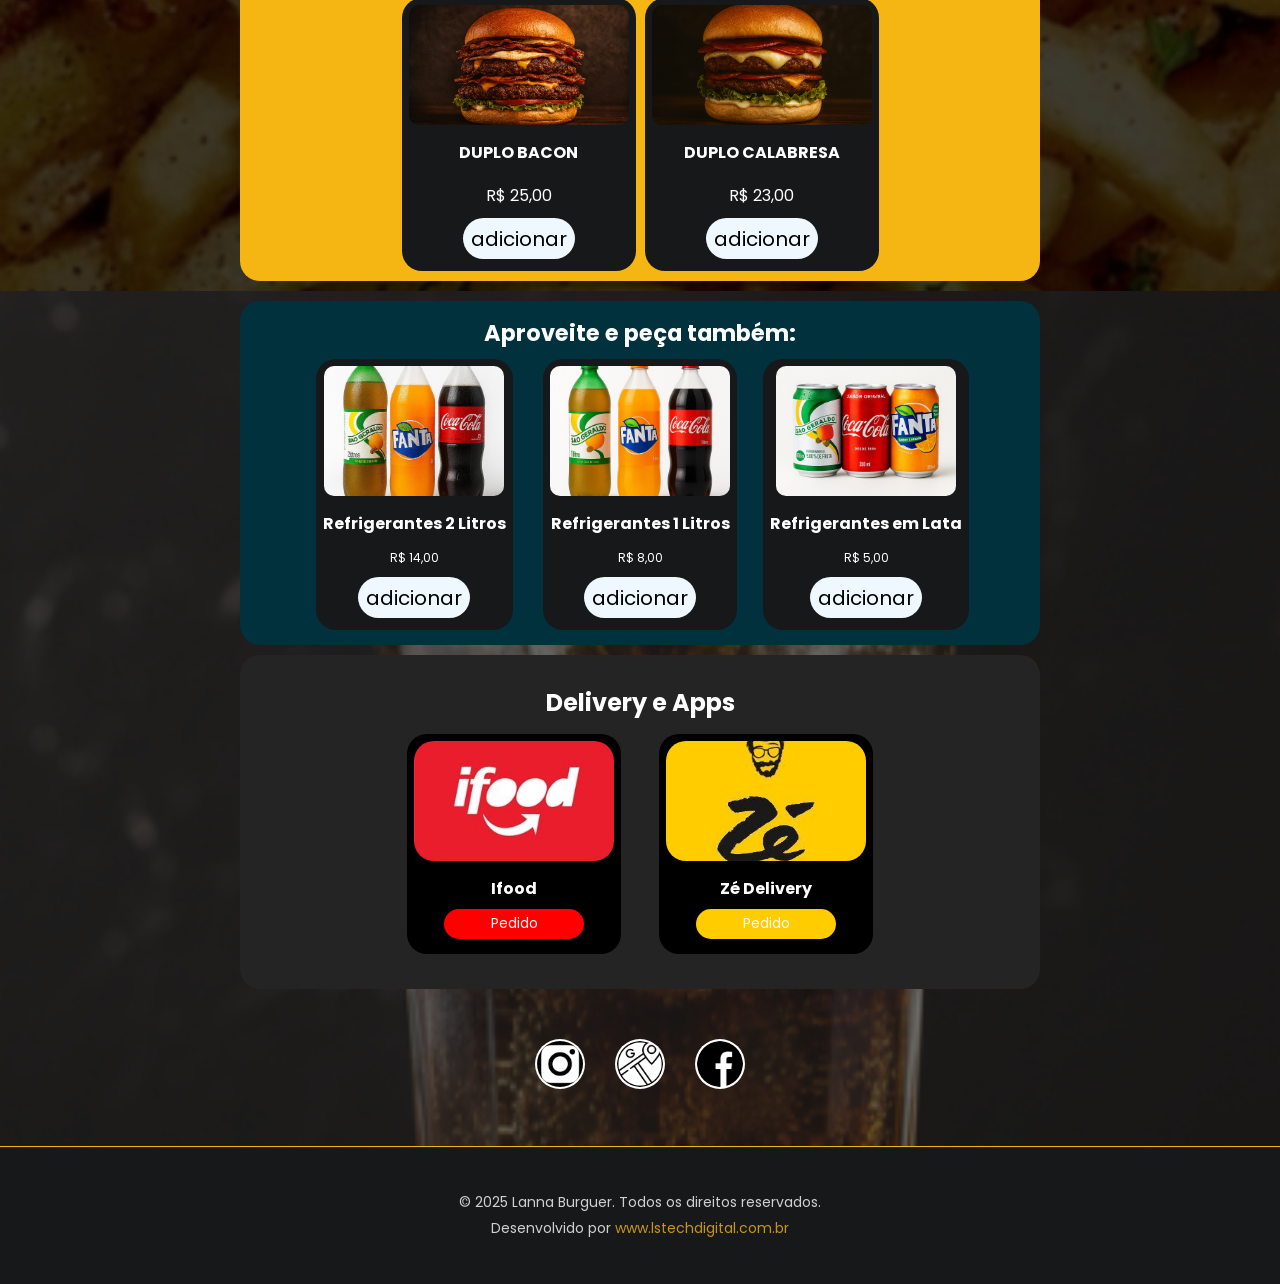
==== commit ace31c6f: "feat: Reformulação do catálogo de produtos, melhorias no modal e otimização de layout responsivo    " ====
--- a/index.html
+++ b/index.html
@@ -33,7 +33,7 @@
         <div class="header-container">
             <video id="bg-video" autoplay loop muted src="assents/vidoe_humbuguer.webm"></video>
             <div class="video-overlay"></div>
-            <img class="logo" src="assents/logo-removebg.png" alt="logo da lana Burguer">
+            <img class="logo" src="assents/logo Alanna burger (1).png" alt="logo da lana Burguer">
         </div>
     </header>
 
@@ -52,7 +52,7 @@
                         
                         <div class="title-line">
         
-                            <h1>Premium Gourmet</h1>
+                            <h1>Lanna Burguer</h1>
                             <span id="verificacao"></span>
                             
                         </div>
@@ -74,94 +74,118 @@
         
                
                 
-                <div class="container-menu">
-        
-                    <article class="title-menu">
-                        <h2>Lanches</h2>
-                    </article>
-        
-                    <div class="card-grid">
-
-                        <!-- Pasteis -->
-
-                    <section class="cards" data-produto="x-burger">
-                        <figure>
-                            <img src="assents/img/xburgue.png" alt="imagem de um x-burger" loading="lazy">
-                            <figcaption>
-                                <h2>X-BURGER</h2>
-                            </figcaption>
-                        </figure>
-                        <p>R$ 15,00</p>
-                        <div class="adiciona">
-                            <button>adicionar</button>
-                        </div>
-                    </section>
-        
-                    <section class="cards" data-produto="x-bacon">
-                        <figure>
-                            <img src="assents/img/xbacon.png" alt="imagem de um x-bacon" loading="lazy">
-                            <figcaption>
-                                <h2>X-BACON</h2>
-                            </figcaption>
-                        </figure>
-                        <p>R$ 20,00</p>
-                        <div class="adiciona">
-                            <button>adicionar</button>
-                        </div>
-                    </section>
-
-                    <section class="cards" data-produto="x-calabresa">
-                        <figure>
-                            <img src="assents/img/xcalabresa.png" alt="imagem de um x-calabresa" loading="lazy">
-                            <figcaption>
-                                <h2>X-CALABRESA</h2>
-                            </figcaption>
-                        </figure>
-                        <p>R$ 18,00</p>
-                        <div class="adiciona">
-                            <button>adicionar</button>
-                        </div>
-                    </section>
-
-                    
-                <section class="cards" data-produto="x-egg">
-                        <figure>
-                            <img src="assents/img/xegg.png" alt="imagem de um x-egg" loading="lazy">
-                            <figcaption>
-                                <h2>X-EGG</h2>
-                            </figcaption>
-                        </figure>
-                        <p>R$ 17,00</p>
-                        <div class="adiciona">
-                            <button>adicionar</button>
-                        </div>
-                    </section>
-
-                    <section class="cards" data-produto="x-tudo">
-                        <figure>
-                            <img src="assents/img/xtudo.png" alt="imagem de um x-tudo" loading="lazy">
-                            <figcaption>
-                                <h2>X-TUDO</h2>
-                            </figcaption>
-                        </figure>
-                        <p>R$ 25,00</p>
-                        <div class="adiciona">
-                            <button>adicionar</button>
-                        </div>
-                    </section>
-                    </div>
-
-                    
-
-
-                    
-
-
-
-
-                        
-
-                </div>
+                    <div class="container-menu">
+
+        <article class="title-menu">
+            <h2>Lanches</h2>
+        </article>
+
+        <div class="card-grid">
+
+            <!-- Lanches -->
+
+            <section class="cards" data-produto="x-burger">
+                <figure>
+                    <img src="assents/img/xburgue.png" alt="imagem de um x-burger" loading="lazy">
+                    <figcaption>
+                        <h2>X-BURGER</h2>
+                    </figcaption>
+                </figure>
+                <p>R$ 15,00</p>
+                <div class="adiciona">
+                    <button>adicionar</button>
+                </div>
+            </section>
+
+            <section class="cards" data-produto="x-bacon">
+                <figure>
+                    <img src="assents/img/xbacon.png" alt="imagem de um x-bacon" loading="lazy">
+                    <figcaption>
+                        <h2>X-BACON</h2>
+                    </figcaption>
+                </figure>
+                <p>R$ 20,00</p>
+                <div class="adiciona">
+                    <button>adicionar</button>
+                </div>
+            </section>
+
+            <section class="cards" data-produto="x-calabresa">
+                <figure>
+                    <img src="assents/img/xcalabresa.png" alt="imagem de um x-calabresa" loading="lazy">
+                    <figcaption>
+                        <h2>X-CALABRESA</h2>
+                    </figcaption>
+                </figure>
+                <p>R$ 18,00</p>
+                <div class="adiciona">
+                    <button>adicionar</button>
+                </div>
+            </section>
+
+
+            <section class="cards" data-produto="x-egg">
+                <figure>
+                    <img src="assents/img/xegg.png" alt="imagem de um x-egg" loading="lazy">
+                    <figcaption>
+                        <h2>X-EGG</h2>
+                    </figcaption>
+                </figure>
+                <p>R$ 17,00</p>
+                <div class="adiciona">
+                    <button>adicionar</button>
+                </div>
+            </section>
+
+            <section class="cards" data-produto="x-tudo">
+                <figure>
+                    <img src="assents/img/xtudo.png" alt="imagem de um x-tudo" loading="lazy">
+                    <figcaption>
+                        <h2>X-TUDO</h2>
+                    </figcaption>
+                </figure>
+                <p>R$ 25,00</p>
+                <div class="adiciona">
+                    <button>adicionar</button>
+                </div>
+            </section>
+        </div>
+    </div>
+
+    <!-- Nova seção de Especiais -->
+    <div class="container-menu especiais-container">
+        <article class="title-menu">
+            <h2>Especiais</h2>
+        </article>
+        <div class="card-grid">
+            <section class="cards" data-produto="duplo-bacon">
+                <figure>
+                    <img src="assents/img/duplo-bacon.png" alt="imagem de um duplo bacon" loading="lazy">
+                    <figcaption>
+                        <h2>DUPLO BACON</h2>
+                    </figcaption>
+                </figure>
+                <p>R$ 25,00</p>
+                <div class="adiciona">
+                    <button>adicionar</button>
+                </div>
+            </section>
+
+            <section class="cards" data-produto="duplo-calabresa">
+                <figure>
+                    <img src="assents/img/duplo-calabresa.png" alt="imagem de um duplo calabresa" loading="lazy">
+                    <figcaption>
+                        <h2 id="duplo-calabresa-title">DUPLO <br>CALABRESA</h2>
+                    </figcaption>
+                </figure>
+                <p>R$ 23,00</p>
+                <div class="adiciona">
+                    <button>adicionar</button>
+                </div>
+            </section>
+        </div>
+    </div>
+</div>
 
 
                 
@@ -261,7 +285,7 @@
             </div>
 
             <section class="contact-icons">
-                <a href="https://www.instagram.com/pastelaria_premium_gourmet01/"><img src="assents/icones/instagram.png" alt="Instagram" loading="lazy"></a>
+                <a href="#"><img src="assents/icones/instagram.png" alt="Instagram" loading="lazy"></a>
                 <a href="#"><img src="assents/icones/mapas-do-google.png" alt="Google Maps" loading="lazy"></a>
 
                 <a href="#"><img src="assents/icones/facebook.png" alt="Facebook" loading="lazy"></a>
@@ -312,7 +336,7 @@
     <footer>
         <div class="footer-content">
             <div class="footer-info">
-                <p>© 2025 Premium Gourmet. Todos os direitos reservados.</p>
+                <p>© 2025 Lanna Burguer. Todos os direitos reservados.</p>
                 <p>Desenvolvido por <a href="https://www.lstechdigital.com.br/" target="_blank">www.lstechdigital.com.br</a></p>
             </div>
         </div>
